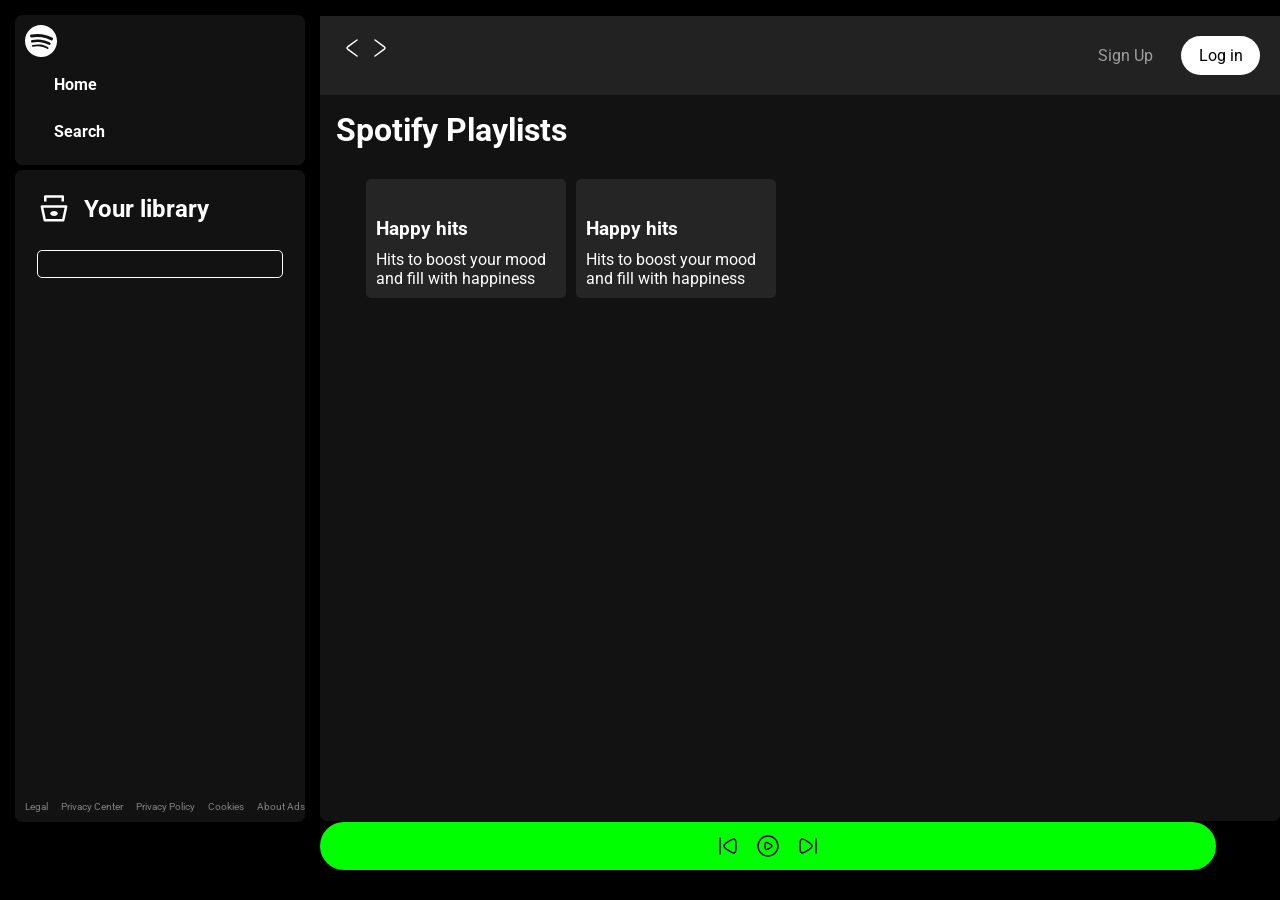
==== index.html @ 668c738a "Improve styling of library section, added songs name dynamically through JS and added favicon" ====
<!DOCTYPE html>
<html lang="en">

<head>
    <meta charset="UTF-8">
    <meta name="viewport" content="width=device-width, initial-scale=1.0">
    <title>Spotify - Web Player: Music for everyone</title>
    <link rel="icon" href="favicon2.png">
    <link rel="stylesheet" href="style.css">
    <link rel="stylesheet" href="utility.css">
</head>

<body>
    <div class="container flex bg-black">
        <div class="left ">
            <div class="home bg-grey rounded m-1 p-1">
                <div class="logo "><img class="invert" src="logo.svg" alt="logo"></div>
                <ul>
                    <li><img class="invert" src="home.svg" alt="home">Home</li>
                    <li><img class="invert" src="search.svg" alt="search">Search</li>
                </ul>
            </div>
            <div class="library bg-grey rounded m-1 p-1">
                <div class="heading">
                    <img class="invert" src="playlist.svg" alt="">
                    <h2>
                        Your library
                    </h2>
                </div>

                <div class="songList">

                    <ul>
                        <li>
                            
                        </li>
                    </ul>
                </div>
                <div class="footer">
                    <div><a href="https://www.spotify.com/in-en/legal/">Legal</a></div>
                    <div><a href="https://www.spotify.com/in-en/safetyandprivacy/">Privacy Center</a></div>
                    <div><a href="https://www.spotify.com/in-en/legal/privacy-policy/">Privacy Policy</a></div>
                    <div><a href="https://www.spotify.com/in-en/legal/cookies-policy/">Cookies</a></div>
                    <div><a href="https://www.spotify.com/in-en/legal/privacy-policy/#s3">About Ads</a></div>
                </div>
            </div>
        </div>
        <div class="right bg-grey rounded">
            <div class="header">
                <div class="nav">
                    <svg xmlns="http://www.w3.org/2000/svg" viewBox="0 0 24 24" width="24" height="24"
                        color="currentColor" fill="none" stroke="currentColor" stroke-width="1.5" stroke-linecap="round"
                        stroke-linejoin="round">
                        <path d="M17 4L8.66943 10.0405C6.44352 11.6545 6.44353 12.3455 8.66943 13.9595L17 20"></path>
                    </svg>
                    <svg xmlns="http://www.w3.org/2000/svg" viewBox="0 0 24 24" width="24" height="24"
                        color="currentColor" fill="none" stroke="currentColor" stroke-width="1.5" stroke-linecap="round"
                        stroke-linejoin="round">
                        <path d="M7 4L15.3306 10.0405C17.5565 11.6545 17.5565 12.3455 15.3306 13.9595L7 20"></path>
                    </svg>
                </div>
                <div class="buttons">
                    <button class="signupbtn">Sign Up</button>
                    <button class="loginbtn">Log in</button>
                </div>
            </div>
            <div class="spotifyPlaylists">
                <h1>Spotify Playlists</h1>
                <div class="cardContainer">
                    <div class="card">
                        <div class="play">
                                <svg width="16" height="16" viewBox="0 0 24 24" fill="none" xmlns="http://
                                    www.w3.org/2000/svg">
                                    <path d="M5 20V4L19 12L5 20Z" stroke="#141B34" stroke-width="1.5"
                                        stroke-linejoin="round" />
                                </svg>
                        </div>

                        <img src="https://i.scdn.co/image/ab67616d00001e02292341cd3e621d7f9171331f" alt="">
                        <h3>Happy hits</h3>
                        <p>Hits to boost your mood and fill with happiness</p>
                    </div>
                    <div class="card">
                        <img src="https://i.scdn.co/image/ab67616d00001e02292341cd3e621d7f9171331f" alt="">
                        <h3>Happy hits</h3>
                        <p>Hits to boost your mood and fill with happiness</p>
                    </div>
                    
                </div>
            </div>
            <div class="playbar">
                <div class="songinfo">

                </div>
                <div class="songbutton">
                    <img src="prevsong.svg" alt="">
                    <img src="play.svg" alt="">
                    <img src="nextsong.svg" alt="">
                </div>
                <div class="songtime">

                </div>
            </div>
        </div>

    </div>
    <script src="script.js"></script>
</body>

</html>
---- style.css ----
@import url('https://fonts.googleapis.com/css2?family=Lato:wght@700&family=Roboto:ital,wght@0,100;0,300;0,400;0,500;0,700;0,900;1,100;1,300;1,400;1,500;1,700;1,900&display=swap');

*{
    margin: 0;
    padding: 0;
    font-family: 'Roboto' , sans-serif;
    box-sizing: border-box;
}

body{
    background-color: black; 
    color: white;
}

.left{
    width:25vw;
    padding: 10px;
}

.right{
    width: 75vw;
}

.home{
    padding: 10px;
}

.home ul li{
    display: flex;
    gap: 15px;
    width: 14px;
    list-style: none;
    padding: 14px;
    font-weight: bold;
}

.heading{
    display: flex;
    gap: 15px;
    width: 100%;
    padding: 14px;
    font-weight: bold;
    align-items: center;
}



.heading img{
    width: 30px;
}

.library{
    min-height: 70vh;
    position: relative;
}
.footer{
    display: flex;
    font-size: 10px;
    color: grey;
    gap: 13px;
    position: absolute;
    bottom: 0;
    padding: 10px 0;
    
}

.footer a{
    color: grey;
    text-decoration: none;
    white-space: nowrap;
}

.right{
    margin: 16px 0;
    position: relative;
}


.header{
    display: flex;
    justify-content: space-between;
    background-color: rgb(34,34,34);
}

.header > *{
    padding: 20px;
}

.spotifyPlaylists{
    padding: 16px;
}

.cardContainer{
    display: flex;
    gap: 10px;
    margin: 30px;
    flex-wrap: wrap;
    overflow-y: scroll;
    max-height: 60vh;
}

.card{
    width: 200px;
    padding: 10px;
    border-radius: 5px;
    background-color: #252525;
    position: relative;
}

.card > *{
    padding-top: 10px;
}

.card img{
    width: 100%;
    object-fit: contain;
}

.play{
    width: 28px;
    height: 28px;
    background-color: #00FF00;
    border-radius: 50%;
    padding: 4px;
    display: flex;
    align-items: center;
    justify-content: center;
    position: absolute;
    top: 168px;
    right: 17px;
    opacity: 0;
    transition: all 1s ease-out;
}

/* .play:hover{
    opacity: 1;
    top: 168;
} */

.signupbtn{
    border: none;
    outline: none;
    background-color: rgb(34,34,34);
    color: rgb(158, 157, 157);
    margin: 0px 14px;
    font-size: 16px;
    padding: 10px;
    cursor: pointer;
    
}

.signupbtn:hover{
    font-weight: bold;
    color: white;
}

.loginbtn{
    border: none;
    outline: none;
    background-color: white;
    border-radius: 21px;
    width: 79px;
    font-size: 16px;
    color: black;
    padding: 10px;
    cursor: pointer;
}

.loginbtn:hover{
    font-weight: bold;
}
.playbar{
    position: fixed;
    bottom: 30px;
    color: red;
    background-color: #00FF00;
    width: 70vw;
    padding: 12px;
    border-radius: 30px;
}

.songbutton{
    display: flex;
    justify-content: center;
    gap: 16px;
}

.songList{
    height: 60vh;
    overflow: auto;
    margin-bottom: 34px;
}
.songList ul{
    padding: 0 12px;
}

.songList ul li{
    list-style-type: decimal;
    display: flex;
    gap: 15px;
    cursor: pointer;
    padding: 12px 0;
    border: 1px solid white;
    margin: 12px 0;
    padding: 13px;
    border-radius: 5px;
}

.songList .info{
    font-size: 13px;
    width: 344px;
}
.playnow{
    display: flex;
    align-items: center;
    justify-content: center;
}

.playnow span{
    width: 64px;
    font-size: 15px;
    padding: 12px;
}
---- utility.css ----
.border{
    border: 2px solid red;
    margin: 4px;
}

.flex{
    display: flex;
}

.justify-center{
    justify-content: center;
}

.items-center{
    align-items: center;
}

.bg-black{
    background-color: black;
    color: white;
}

.invert{
    filter: invert(1);
}

.bg-grey{
    background-color: #121212;
}

.m-1{
    margin: 5px;
}

.rounded{
    border-radius: 7px;
}

.p-1{
    padding: 10px;
}

::-webkit-scrollbar {
    width: 10px;
}

::-webkit-scrollbar-track {
    background: #121212;
}

::-webkit-scrollbar-thumb {
    background: #535353;
    border-radius: 10px;
}

::-webkit-scrollbar-thumb:hover {
    background: #727272;
}
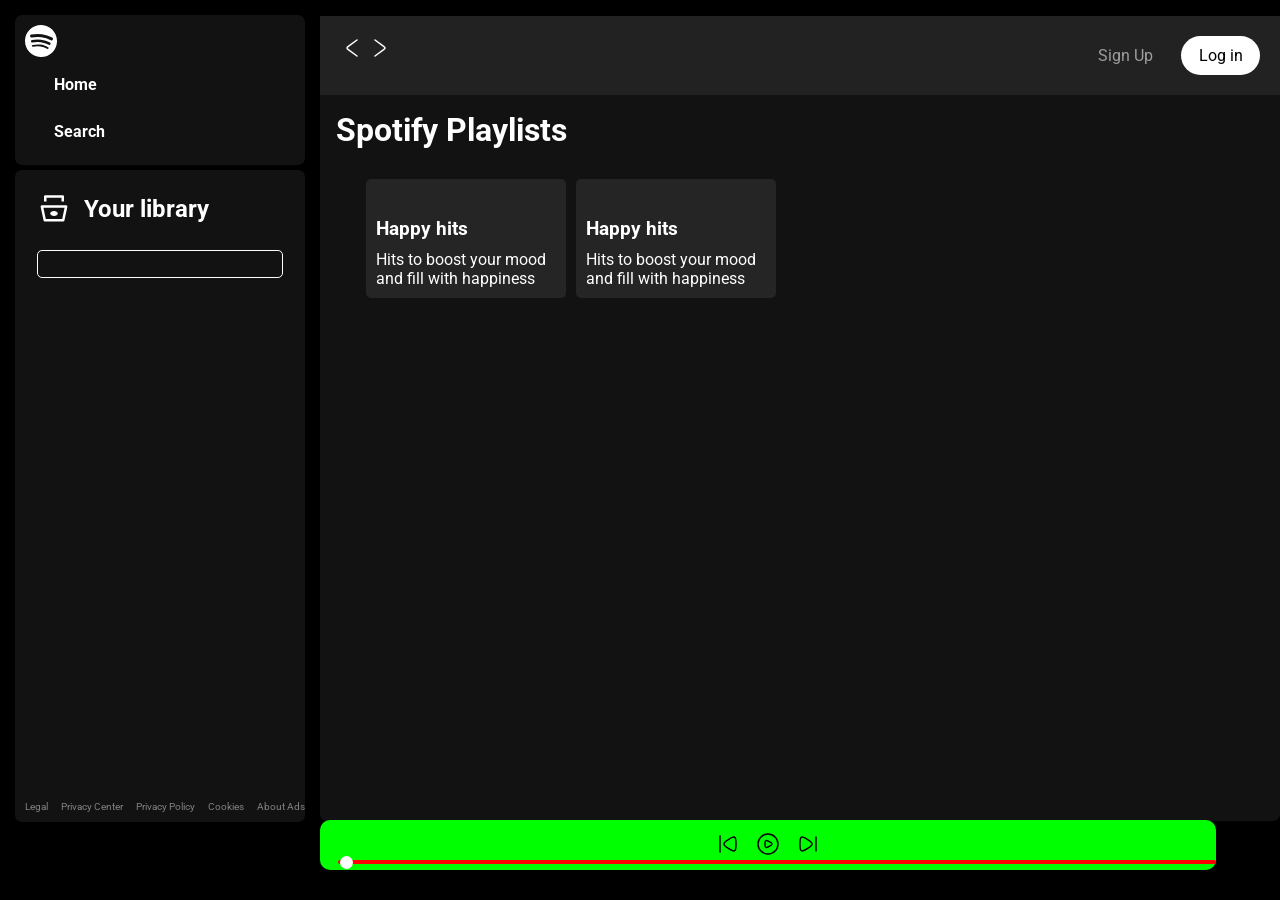
==== commit 5e58ae82: "Add seekbar component to playbar and update styles" ====
--- a/index.html
+++ b/index.html
@@ -89,6 +89,11 @@
                 </div>
             </div>
             <div class="playbar">
+                <div class="seekbar">
+                    <div class="circle">
+                        
+                    </div>
+                </div>
                 <div class="songinfo">
 
                 </div>
--- a/style.css
+++ b/style.css
@@ -176,7 +176,8 @@
     background-color: #00FF00;
     width: 70vw;
     padding: 12px;
-    border-radius: 30px;
+    border-radius: 10px;
+    height: 50px;
 }
 
 .songbutton{
@@ -222,3 +223,24 @@
     padding: 12px;
 }
 
+.seekbar{
+    height: 2px;
+    width: 98%;
+    border: 2px solid red;
+    border-radius: 10px;
+    position: absolute;
+    bottom: 0;
+    margin: 6px;
+}
+
+.circle{
+    width: 13px;
+    height: 13px;
+    border-radius: 13px;
+    background-color: white;
+    position: relative;
+    bottom: 6px;
+    left: 0%;
+    transition: left 0.5s;
+
+}
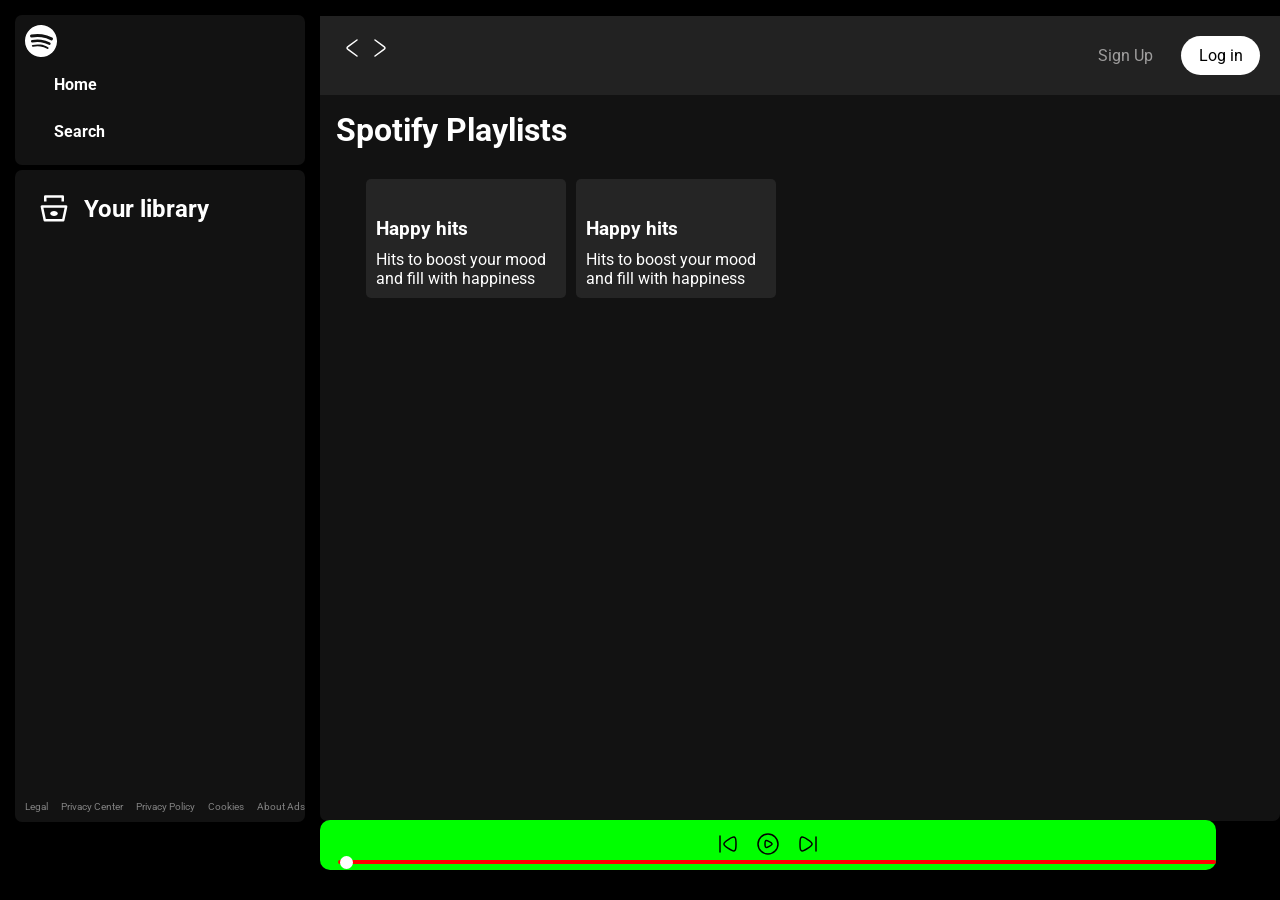
==== commit 625fe9d3: "Refactor song playback logic and clean up unused code" ====
--- a/index.html
+++ b/index.html
@@ -31,9 +31,6 @@
                 <div class="songList">
 
                     <ul>
-                        <li>
-                            
-                        </li>
                     </ul>
                 </div>
                 <div class="footer">
@@ -91,7 +88,7 @@
             <div class="playbar">
                 <div class="seekbar">
                     <div class="circle">
-                        
+
                     </div>
                 </div>
                 <div class="songinfo">
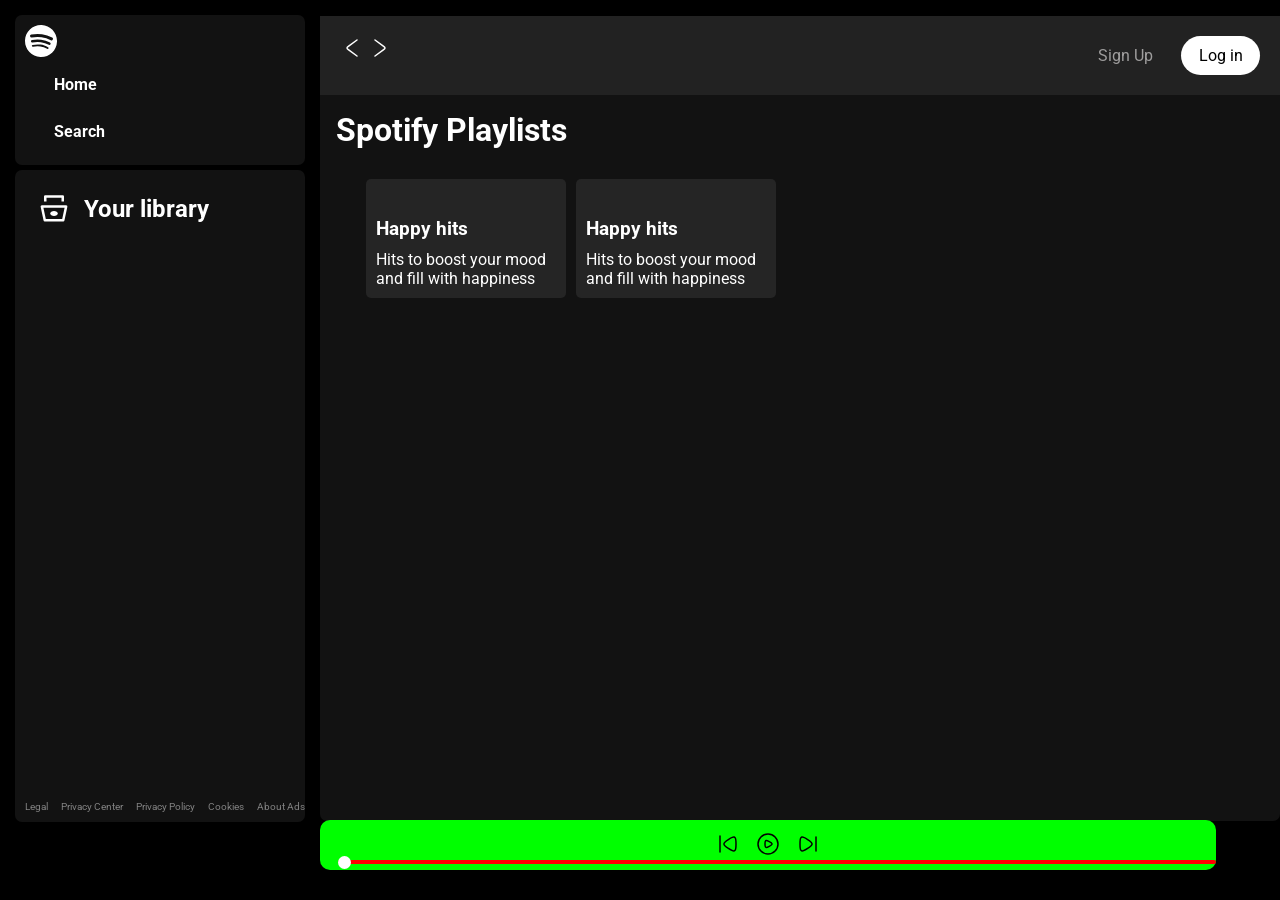
==== commit d5f393ef: "Enhance song playback features: add time formatting, update play/pause functionality, and improve UI" ====
--- a/index.html
+++ b/index.html
@@ -66,11 +66,11 @@
                 <div class="cardContainer">
                     <div class="card">
                         <div class="play">
-                                <svg width="16" height="16" viewBox="0 0 24 24" fill="none" xmlns="http://
+                            <svg width="16" height="16" viewBox="0 0 24 24" fill="none" xmlns="http://
                                     www.w3.org/2000/svg">
-                                    <path d="M5 20V4L19 12L5 20Z" stroke="#141B34" stroke-width="1.5"
-                                        stroke-linejoin="round" />
-                                </svg>
+                                <path d="M5 20V4L19 12L5 20Z" stroke="#141B34" stroke-width="1.5"
+                                    stroke-linejoin="round" />
+                            </svg>
                         </div>
 
                         <img src="https://i.scdn.co/image/ab67616d00001e02292341cd3e621d7f9171331f" alt="">
@@ -82,7 +82,7 @@
                         <h3>Happy hits</h3>
                         <p>Hits to boost your mood and fill with happiness</p>
                     </div>
-                    
+
                 </div>
             </div>
             <div class="playbar">
@@ -91,15 +91,20 @@
 
                     </div>
                 </div>
-                <div class="songinfo">
+                <div class="abovebar">
 
-                </div>
-                <div class="songbutton">
-                    <img src="prevsong.svg" alt="">
-                    <img src="play.svg" alt="">
-                    <img src="nextsong.svg" alt="">
-                </div>
-                <div class="songtime">
+
+                    <div class="songinfo">
+
+                    </div>
+                    <div class="songbuttons">
+                        <img id="previous" src="prevsong.svg" alt="">
+                        <img id="play" src="play.svg" alt="">
+                        <img id="next" src="nextsong.svg" alt="">
+                    </div>
+                    <div class="songtime">
+
+                    </div>
 
                 </div>
             </div>
--- a/style.css
+++ b/style.css
@@ -180,7 +180,7 @@
     height: 50px;
 }
 
-.songbutton{
+.songbuttons{
     display: flex;
     justify-content: center;
     gap: 16px;
@@ -231,6 +231,7 @@
     position: absolute;
     bottom: 0;
     margin: 6px;
+    cursor: pointer;
 }
 
 .circle{
@@ -240,7 +241,21 @@
     background-color: white;
     position: relative;
     bottom: 6px;
-    left: 0%;
+    left: -2px;
     transition: left 0.5s;
 
+}
+
+.songbuttons img{
+    cursor: pointer;
+}
+
+.songinfo, .songtime{
+    color: rgb(0, 0, 0);
+    padding: 0 12px;
+}
+
+.abovebar{
+    display: flex;
+    justify-content: space-between;
 }
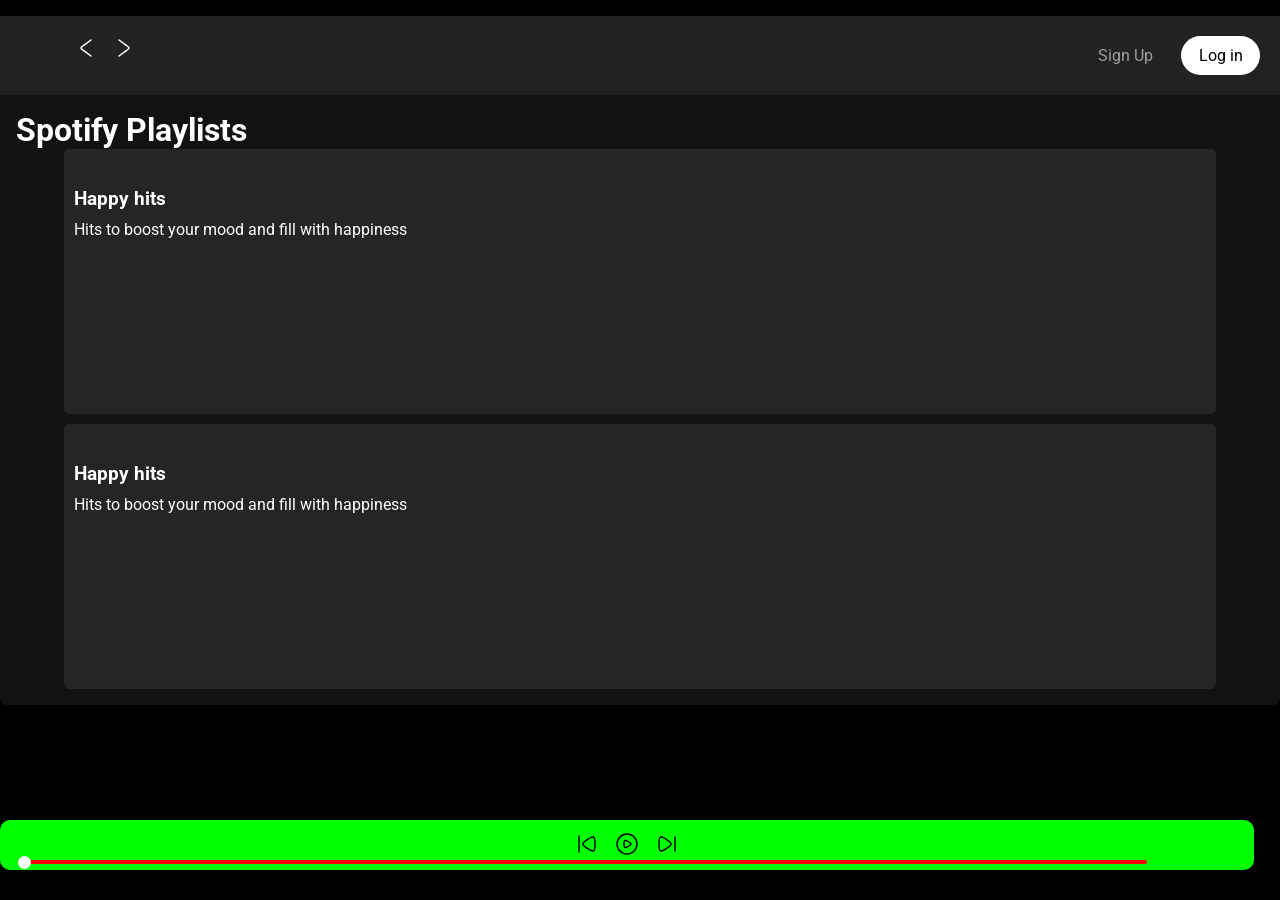
==== commit 1d629fec: "Add close and hamburger SVG icons; implement toggle functionality in the sidebar" ====
--- a/index.html
+++ b/index.html
@@ -13,6 +13,9 @@
 <body>
     <div class="container flex bg-black">
         <div class="left ">
+            <div class="close">
+                <img width="30" class="invert" src="close.svg" alt="">
+            </div>
             <div class="home bg-grey rounded m-1 p-1">
                 <div class="logo "><img class="invert" src="logo.svg" alt="logo"></div>
                 <ul>
@@ -45,16 +48,22 @@
         <div class="right bg-grey rounded">
             <div class="header">
                 <div class="nav">
-                    <svg xmlns="http://www.w3.org/2000/svg" viewBox="0 0 24 24" width="24" height="24"
-                        color="currentColor" fill="none" stroke="currentColor" stroke-width="1.5" stroke-linecap="round"
-                        stroke-linejoin="round">
-                        <path d="M17 4L8.66943 10.0405C6.44352 11.6545 6.44353 12.3455 8.66943 13.9595L17 20"></path>
-                    </svg>
-                    <svg xmlns="http://www.w3.org/2000/svg" viewBox="0 0 24 24" width="24" height="24"
-                        color="currentColor" fill="none" stroke="currentColor" stroke-width="1.5" stroke-linecap="round"
-                        stroke-linejoin="round">
-                        <path d="M7 4L15.3306 10.0405C17.5565 11.6545 17.5565 12.3455 15.3306 13.9595L7 20"></path>
-                    </svg>
+                    <div class="hamburgerContainer">
+
+                        <img width="40" class="invert hamburger" src="hamburger.svg" alt="">
+                        <svg xmlns="http://www.w3.org/2000/svg" viewBox="0 0 24 24" width="24" height="24"
+                            color="currentColor" fill="none" stroke="currentColor" stroke-width="1.5"
+                            stroke-linecap="round" stroke-linejoin="round">
+                            <path d="M17 4L8.66943 10.0405C6.44352 11.6545 6.44353 12.3455 8.66943 13.9595L17 20">
+                            </path>
+                        </svg>
+                        <svg xmlns="http://www.w3.org/2000/svg" viewBox="0 0 24 24" width="24" height="24"
+                            color="currentColor" fill="none" stroke="currentColor" stroke-width="1.5"
+                            stroke-linecap="round" stroke-linejoin="round">
+                            <path d="M7 4L15.3306 10.0405C17.5565 11.6545 17.5565 12.3455 15.3306 13.9595L7 20"></path>
+                        </svg>
+
+                    </div>
                 </div>
                 <div class="buttons">
                     <button class="signupbtn">Sign Up</button>
--- a/style.css
+++ b/style.css
@@ -96,7 +96,7 @@
     margin: 30px;
     flex-wrap: wrap;
     overflow-y: scroll;
-    max-height: 60vh;
+    min-height: 60vh;
 }
 
 .card{
@@ -177,7 +177,7 @@
     width: 70vw;
     padding: 12px;
     border-radius: 10px;
-    height: 50px;
+    min-height: 50px;
 }
 
 .songbuttons{
@@ -191,6 +191,18 @@
     overflow: auto;
     margin-bottom: 34px;
 }
+
+.hamburger{
+    display: none;
+}
+
+.hamburgerContainer{
+    display: flex;
+    justify-content: center;
+    align-items: center;
+    gap: 14px;
+}
+
 .songList ul{
     padding: 0 12px;
 }
@@ -203,8 +215,9 @@
     padding: 12px 0;
     border: 1px solid white;
     margin: 12px 0;
-    padding: 13px;
+    padding: 4px;
     border-radius: 5px;
+    align-items: center;
 }
 
 .songList .info{
@@ -219,8 +232,10 @@
 
 .playnow span{
     width: 64px;
-    font-size: 15px;
+    font-size: 13px;
     padding: 12px;
+    text-wrap: nowrap;
+    margin-right: 5px;
 }
 
 .seekbar{
@@ -258,4 +273,51 @@
 .abovebar{
     display: flex;
     justify-content: space-between;
+    /* margin: 20px 0; */
+}
+
+@media (max-width: 1300px){
+    .left{
+        position: absolute;
+        left: -100%;
+        transition: all .3s;
+        z-index: 1;
+        width: 333px;
+        background-color: black;
+    }
+
+    .left .close{
+        position: absolute;
+        right: 31px;
+        top: 25px;
+        width: 29px;
+    }
+
+    .right{
+        width: 100vw;
+    }
+
+    .playbar{
+        width: 98vw;
+    }
+
+    .seekbar{
+        width: 95vw;
+    }
+
+    .seekbar{
+        width: 90%;
+    }
+    .hamburger{
+        display: block;
+    }
+
+    .card{
+        width: 90vw;
+    }
+
+    .cardContainer{
+        margin: 0;
+        justify-content: center;
+    }
 }
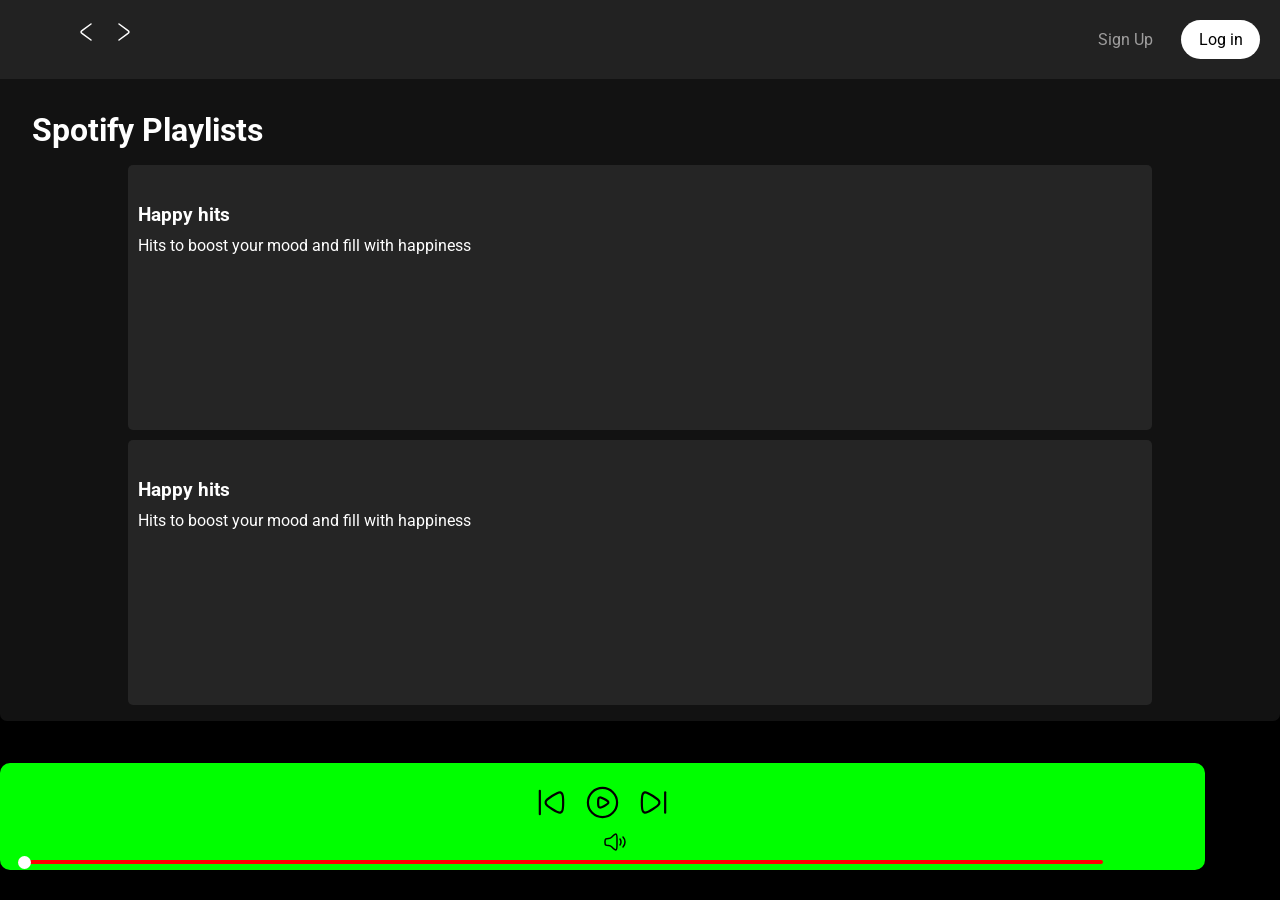
==== commit 738cf37b: "Add volume control UI and enhance song navigation functionality" ====
--- a/index.html
+++ b/index.html
@@ -107,12 +107,18 @@
 
                     </div>
                     <div class="songbuttons">
-                        <img id="previous" src="prevsong.svg" alt="">
-                        <img id="play" src="play.svg" alt="">
-                        <img id="next" src="nextsong.svg" alt="">
+                        <img width="35" id="previous" src="prevsong.svg" alt="">
+                        <img width="35" id="play" src="play.svg" alt="">
+                        <img width="35" id="next" src="nextsong.svg" alt="">
                     </div>
-                    <div class="songtime">
+                    <div class="timevol">
 
+                        <div class="songtime">
+    
+                        </div>
+                        <div class="volume">
+                            <img src="volume.svg" alt="">
+                        </div>
                     </div>
 
                 </div>
--- a/style.css
+++ b/style.css
@@ -5,6 +5,10 @@
     padding: 0;
     font-family: 'Roboto' , sans-serif;
     box-sizing: border-box;
+}
+
+.close{
+    display: none;
 }
 
 body{
@@ -87,6 +91,10 @@
 }
 
 .spotifyPlaylists{
+    padding: 16px;
+}
+
+.spotifyPlaylists h1{
     padding: 16px;
 }
 
@@ -265,6 +273,12 @@
     cursor: pointer;
 }
 
+.timevol{
+    display: flex;
+    justify-content: space-evenly;
+    align-items: center;
+}
+
 .songinfo, .songtime{
     color: rgb(0, 0, 0);
     padding: 0 12px;
@@ -284,6 +298,7 @@
         z-index: 1;
         width: 333px;
         background-color: black;
+        padding: 0;
     }
 
     .left .close{
@@ -291,18 +306,20 @@
         right: 31px;
         top: 25px;
         width: 29px;
+        display: block;
     }
 
     .right{
         width: 100vw;
+        margin: 0;
     }
 
     .playbar{
-        width: 98vw;
+        width: calc(100vw - 75px);
     }
 
     .seekbar{
-        width: 95vw;
+        width: calc(100vw - 120px);
     }
 
     .seekbar{
@@ -313,11 +330,17 @@
     }
 
     .card{
-        width: 90vw;
+        width: 80vw;
     }
 
     .cardContainer{
         margin: 0;
         justify-content: center;
     }
+
+    .abovebar{
+        flex-direction: column;
+        gap: 10px;
+        align-items: center;
+    }
 }
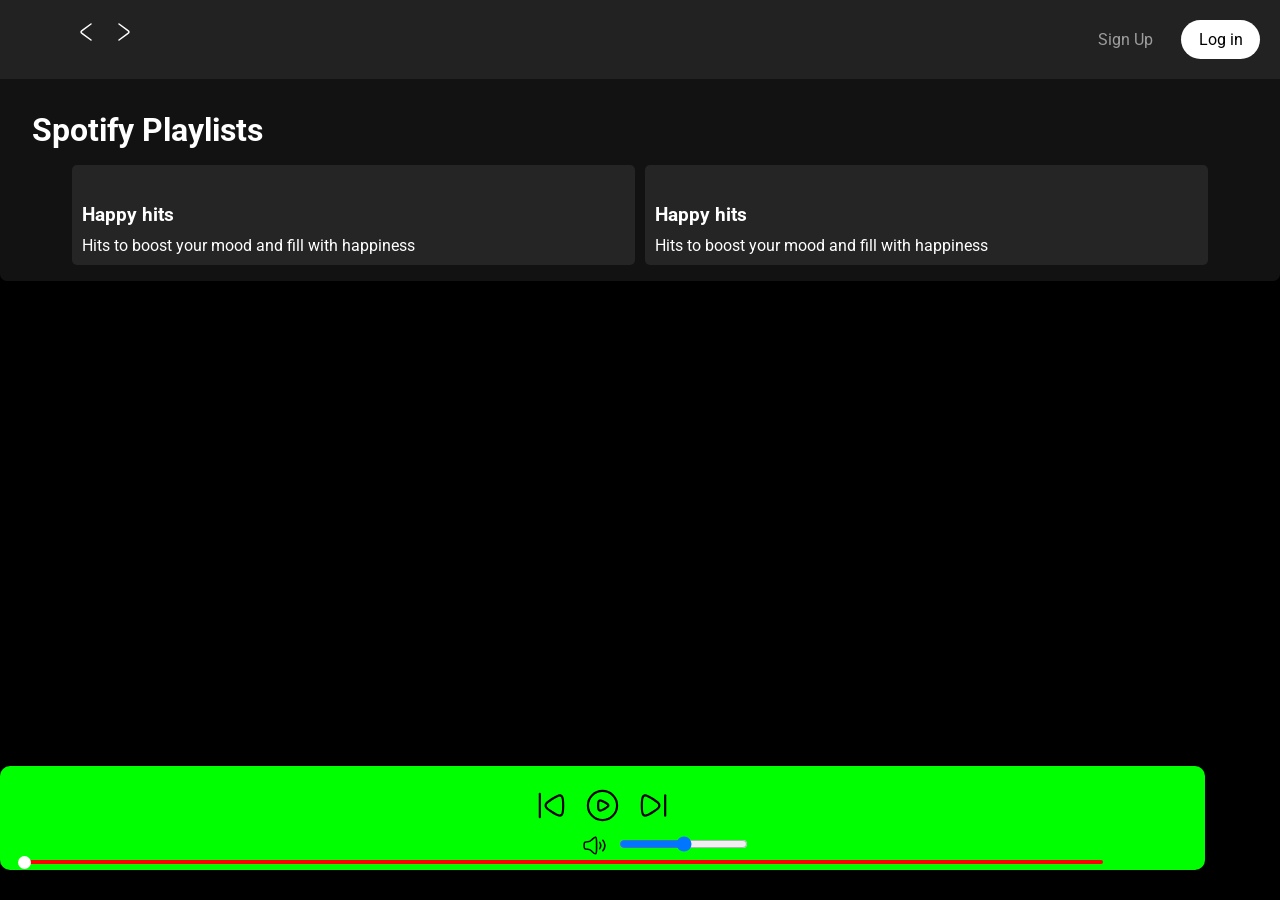
==== commit 2780a128: "Add new songs and enhance UI with volume control and card hover effects" ====
--- a/index.html
+++ b/index.html
@@ -73,7 +73,7 @@
             <div class="spotifyPlaylists">
                 <h1>Spotify Playlists</h1>
                 <div class="cardContainer">
-                    <div class="card">
+                    <div data-folder="cs" class="card">
                         <div class="play">
                             <svg width="16" height="16" viewBox="0 0 24 24" fill="none" xmlns="http://
                                     www.w3.org/2000/svg">
@@ -86,7 +86,14 @@
                         <h3>Happy hits</h3>
                         <p>Hits to boost your mood and fill with happiness</p>
                     </div>
-                    <div class="card">
+                    <div data-folder="ncs" class="card">
+                        <div class="play">
+                            <svg width="16" height="16" viewBox="0 0 24 24" fill="none" xmlns="http://
+                                    www.w3.org/2000/svg">
+                                <path d="M5 20V4L19 12L5 20Z" stroke="#141B34" stroke-width="1.5"
+                                    stroke-linejoin="round" />
+                            </svg>
+                        </div>
                         <img src="https://i.scdn.co/image/ab67616d00001e02292341cd3e621d7f9171331f" alt="">
                         <h3>Happy hits</h3>
                         <p>Hits to boost your mood and fill with happiness</p>
@@ -117,7 +124,10 @@
     
                         </div>
                         <div class="volume">
-                            <img src="volume.svg" alt="">
+                            <img width="25px" src="volume.svg" alt="">
+                            <div class="range">
+                                <input type="range" name="volume">
+                            </div>
                         </div>
                     </div>
 
--- a/style.css
+++ b/style.css
@@ -1,4 +1,8 @@
 @import url('https://fonts.googleapis.com/css2?family=Lato:wght@700&family=Roboto:ital,wght@0,100;0,300;0,400;0,500;0,700;0,900;1,100;1,300;1,400;1,500;1,700;1,900&display=swap');
+
+:root{
+    --a:0;
+}
 
 *{
     margin: 0;
@@ -104,7 +108,8 @@
     margin: 30px;
     flex-wrap: wrap;
     overflow-y: scroll;
-    min-height: 60vh;
+    /* height: 60vh; */
+    /* align-items: flex-start; */
 }
 
 .card{
@@ -113,6 +118,13 @@
     border-radius: 5px;
     background-color: #252525;
     position: relative;
+    transition: all 1s;
+}
+
+.card:hover{
+    background-color: black;
+    cursor: pointer;
+    --a:1;
 }
 
 .card > *{
@@ -136,7 +148,7 @@
     position: absolute;
     top: 168px;
     right: 17px;
-    opacity: 0;
+    opacity: var(--a);
     transition: all 1s ease-out;
 }
 
@@ -186,6 +198,7 @@
     padding: 12px;
     border-radius: 10px;
     min-height: 50px;
+    justify-self: center;
 }
 
 .songbuttons{
@@ -279,9 +292,26 @@
     align-items: center;
 }
 
-.songinfo, .songtime{
+.songinfo{
     color: rgb(0, 0, 0);
     padding: 0 12px;
+}
+
+.songtime{
+    width: 125px;
+    color: black;
+    padding: 0 12px;
+}
+
+.volume{
+    display: flex;
+    gap: 12px;
+    justify-content: center;
+    align-items: center;
+}
+
+.volume:hover::after{
+    content: "agsg";
 }
 
 .abovebar{
@@ -330,7 +360,7 @@
     }
 
     .card{
-        width: 80vw;
+        width: 44vw;
     }
 
     .cardContainer{
@@ -343,4 +373,10 @@
         gap: 10px;
         align-items: center;
     }
+}
+
+@media (max-width: 450px){
+    .card{
+        width: 80vw;
+    }
 }
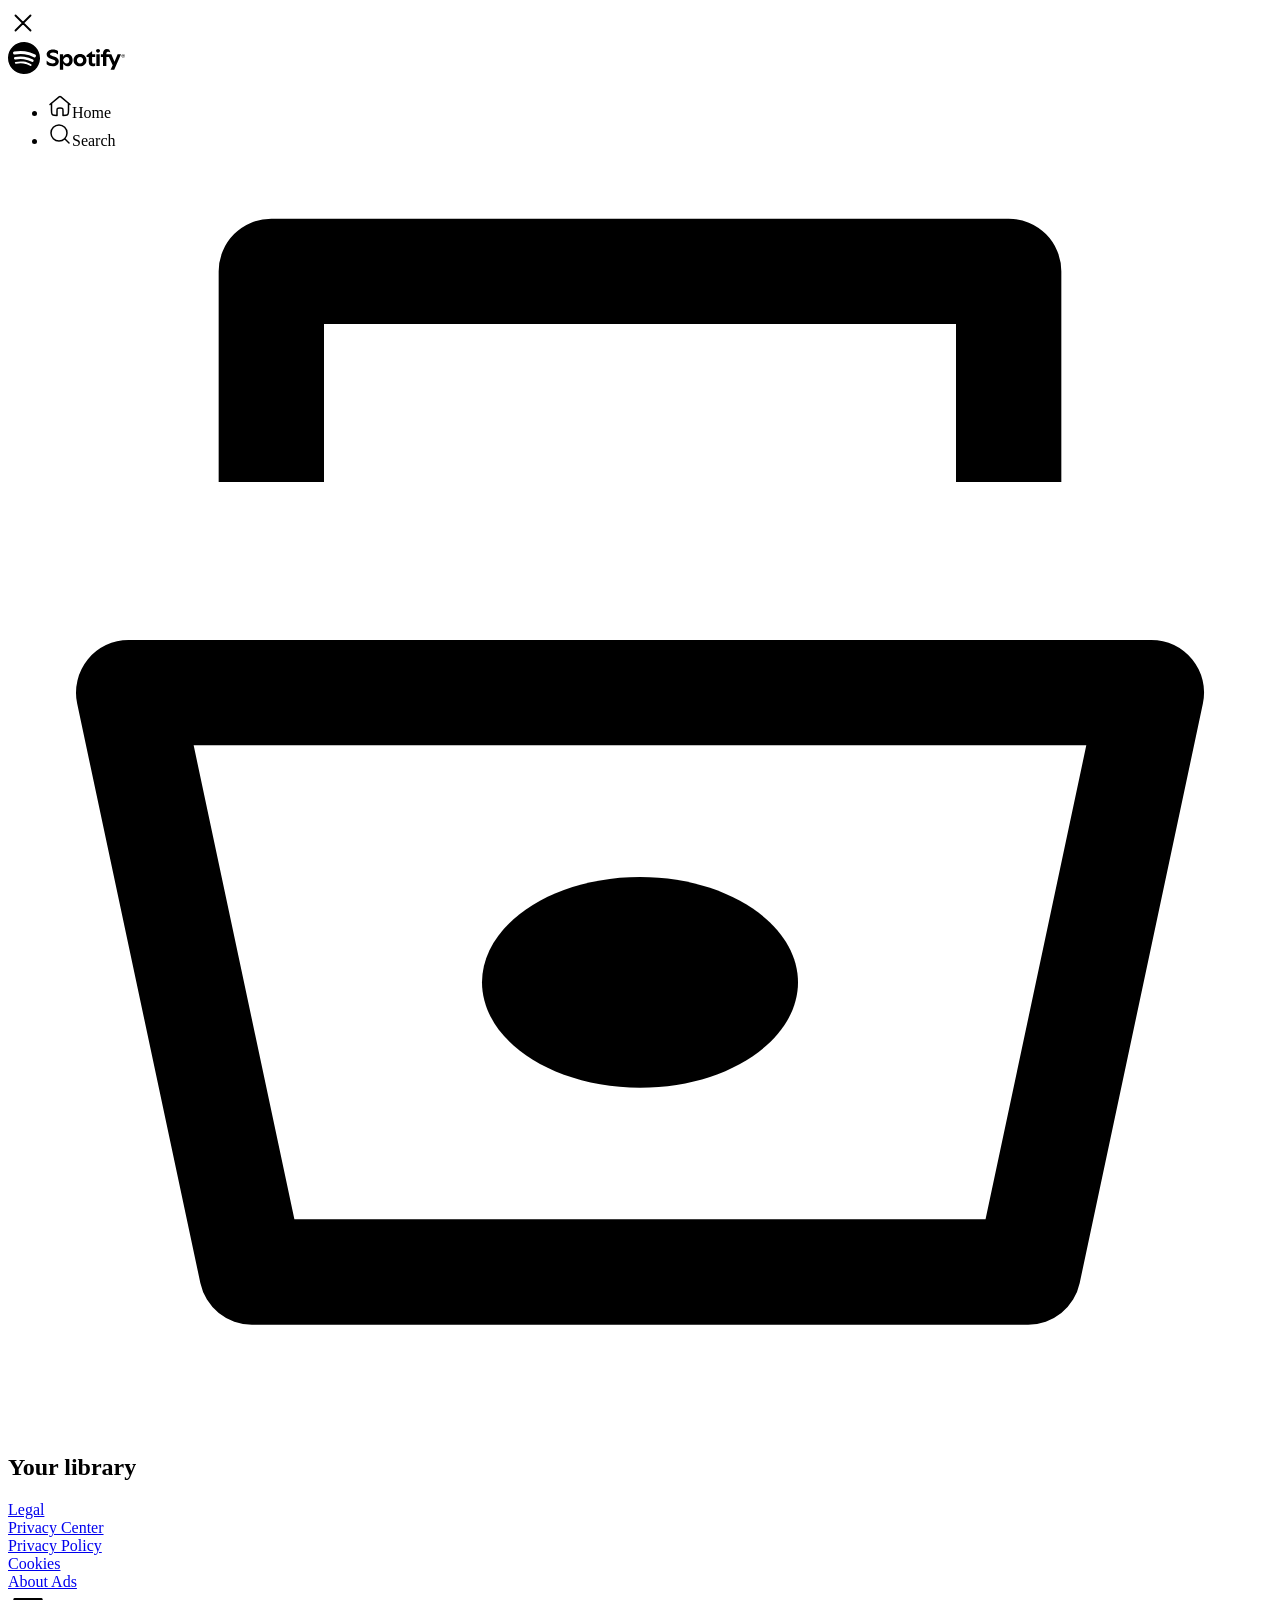
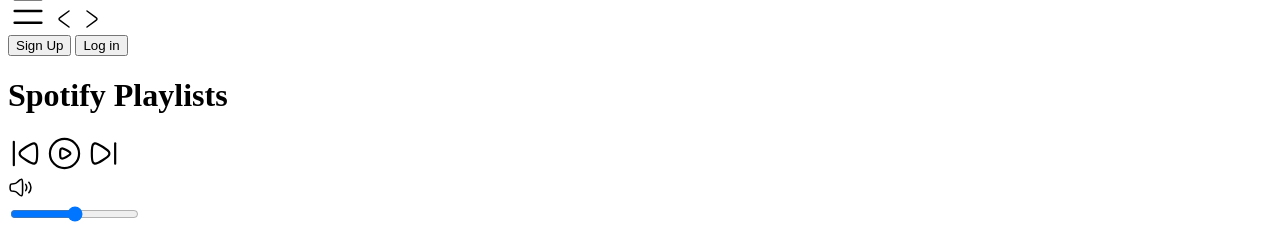
==== commit 3b9248b0: "Fix file paths for images and stylesheets in index.html" ====
--- a/index.html
+++ b/index.html
@@ -5,27 +5,27 @@
     <meta charset="UTF-8">
     <meta name="viewport" content="width=device-width, initial-scale=1.0">
     <title>Spotify - Web Player: Music for everyone</title>
-    <link rel="icon" href="favicon2.png">
-    <link rel="stylesheet" href="style.css">
-    <link rel="stylesheet" href="utility.css">
+    <link rel="icon" href="img/favicon2.png">
+    <link rel="stylesheet" href="css/style.css">
+    <link rel="stylesheet" href="css/utility.css">
 </head>
 
 <body>
     <div class="container flex bg-black">
         <div class="left ">
             <div class="close">
-                <img width="30" class="invert" src="close.svg" alt="">
+                <img width="30" class="invert" src="img/close.svg" alt="">
             </div>
             <div class="home bg-grey rounded m-1 p-1">
-                <div class="logo "><img class="invert" src="logo.svg" alt="logo"></div>
+                <div class="logo "><img class="invert" src="img/logo.svg" alt="logo"></div>
                 <ul>
-                    <li><img class="invert" src="home.svg" alt="home">Home</li>
-                    <li><img class="invert" src="search.svg" alt="search">Search</li>
+                    <li><img class="invert" src="img/home.svg" alt="home">Home</li>
+                    <li><img class="invert" src="img/search.svg" alt="search">Search</li>
                 </ul>
             </div>
             <div class="library bg-grey rounded m-1 p-1">
                 <div class="heading">
-                    <img class="invert" src="playlist.svg" alt="">
+                    <img class="invert" src="img/playlist.svg" alt="">
                     <h2>
                         Your library
                     </h2>
@@ -50,7 +50,7 @@
                 <div class="nav">
                     <div class="hamburgerContainer">
 
-                        <img width="40" class="invert hamburger" src="hamburger.svg" alt="">
+                        <img width="40" class="invert hamburger" src="img/hamburger.svg" alt="">
                         <svg xmlns="http://www.w3.org/2000/svg" viewBox="0 0 24 24" width="24" height="24"
                             color="currentColor" fill="none" stroke="currentColor" stroke-width="1.5"
                             stroke-linecap="round" stroke-linejoin="round">
@@ -73,32 +73,6 @@
             <div class="spotifyPlaylists">
                 <h1>Spotify Playlists</h1>
                 <div class="cardContainer">
-                    <div data-folder="cs" class="card">
-                        <div class="play">
-                            <svg width="16" height="16" viewBox="0 0 24 24" fill="none" xmlns="http://
-                                    www.w3.org/2000/svg">
-                                <path d="M5 20V4L19 12L5 20Z" stroke="#141B34" stroke-width="1.5"
-                                    stroke-linejoin="round" />
-                            </svg>
-                        </div>
-
-                        <img src="https://i.scdn.co/image/ab67616d00001e02292341cd3e621d7f9171331f" alt="">
-                        <h3>Happy hits</h3>
-                        <p>Hits to boost your mood and fill with happiness</p>
-                    </div>
-                    <div data-folder="ncs" class="card">
-                        <div class="play">
-                            <svg width="16" height="16" viewBox="0 0 24 24" fill="none" xmlns="http://
-                                    www.w3.org/2000/svg">
-                                <path d="M5 20V4L19 12L5 20Z" stroke="#141B34" stroke-width="1.5"
-                                    stroke-linejoin="round" />
-                            </svg>
-                        </div>
-                        <img src="https://i.scdn.co/image/ab67616d00001e02292341cd3e621d7f9171331f" alt="">
-                        <h3>Happy hits</h3>
-                        <p>Hits to boost your mood and fill with happiness</p>
-                    </div>
-
                 </div>
             </div>
             <div class="playbar">
@@ -114,9 +88,9 @@
 
                     </div>
                     <div class="songbuttons">
-                        <img width="35" id="previous" src="prevsong.svg" alt="">
-                        <img width="35" id="play" src="play.svg" alt="">
-                        <img width="35" id="next" src="nextsong.svg" alt="">
+                        <img width="35" id="previous" src="img/prevsong.svg" alt="">
+                        <img width="35" id="play" src="img/play.svg" alt="">
+                        <img width="35" id="next" src="img/nextsong.svg" alt="">
                     </div>
                     <div class="timevol">
 
@@ -124,7 +98,7 @@
     
                         </div>
                         <div class="volume">
-                            <img width="25px" src="volume.svg" alt="">
+                            <img width="25px" src="img/volume.svg" alt="">
                             <div class="range">
                                 <input type="range" name="volume">
                             </div>
@@ -136,7 +110,7 @@
         </div>
 
     </div>
-    <script src="script.js"></script>
+    <script src="js/script.js"></script>
 </body>
 
 </html>
